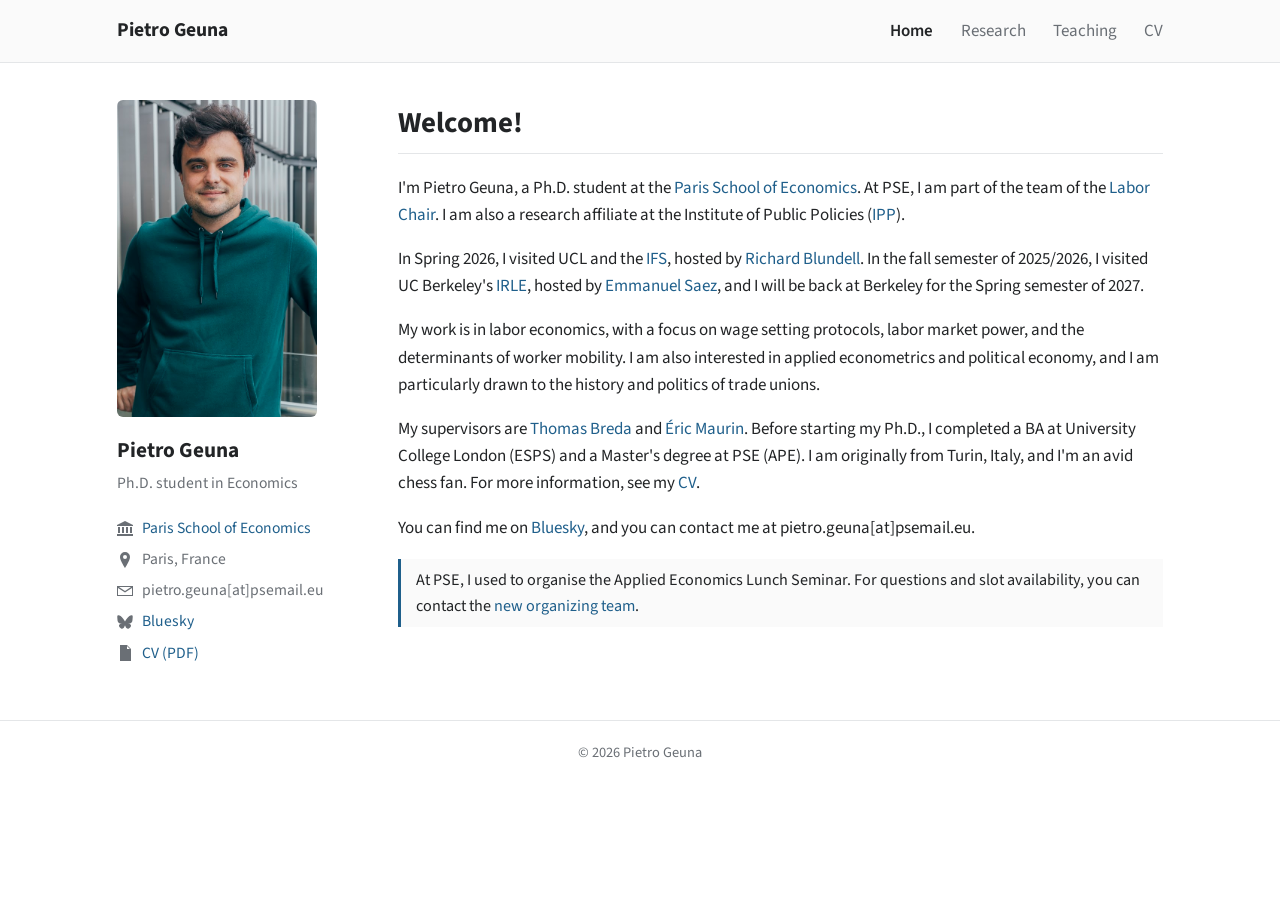
==== index.html @ bc937a2f "Fix Blundell and IPP links Co-Authored-By: Claude Opus 5.5 <noreply@anthropic.com>" ====
<!doctype html>
<html lang="en">
<head>
  <meta charset="utf-8">
  <meta name="viewport" content="width=device-width, initial-scale=1">
  <title>Pietro Geuna</title>
  <meta name="description" content="Pietro Leone Geuna, Ph.D. student in economics at the Paris School of Economics. Labor economics, wage setting, labor market power, worker mobility.">
  <link rel="preconnect" href="https://fonts.googleapis.com">
  <link rel="preconnect" href="https://fonts.gstatic.com" crossorigin>
  <link href="https://fonts.googleapis.com/css2?family=Source+Sans+3:ital,wght@0,400;0,600;0,700;1,400&display=swap" rel="stylesheet">
  <link rel="stylesheet" href="assets/style.css">
</head>
<body>
<header class="masthead">
  <nav>
    <a class="site-title" href="index.html">Pietro Geuna</a>
    <a class="nav-link active" href="index.html">Home</a>
    <a class="nav-link" href="research.html">Research</a>
    <a class="nav-link" href="teaching.html">Teaching</a>
    <a class="nav-link" href="cv.html">CV</a>
  </nav>
</header>

<div class="wrapper">
  <aside class="sidebar">
    <img class="avatar" src="assets/photo.jpg" alt="Pietro Geuna">
    <h2>Pietro Geuna</h2>
    <p class="bio">Ph.D. student in Economics</p>
    <ul>
      <li><svg viewBox="0 0 16 16"><path d="M8 0 0 4v1h16V4L8 0zM1 6v6h2V6H1zm4 0v6h2V6H5zm4 0v6h2V6H9zm4 0v6h2V6h-2zM0 13v2h16v-2H0z"/></svg><a href="https://www.parisschoolofeconomics.eu/">Paris School of Economics</a></li>
      <li><svg viewBox="0 0 16 16"><path d="M8 0a5 5 0 0 0-5 5c0 3.5 5 11 5 11s5-7.5 5-11a5 5 0 0 0-5-5zm0 7a2 2 0 1 1 0-4 2 2 0 0 1 0 4z"/></svg>Paris, France</li>
      <li><svg viewBox="0 0 16 16"><path d="M0 3v10h16V3H0zm2 1h12L8 8 2 4zm-1 1 7 4.6L15 5v7H1V5z"/></svg>pietro.geuna[at]psemail.eu</li>
      <li><svg viewBox="0 0 600 530"><path d="m135.72 44.03c66.496 49.921 138.02 151.14 164.28 205.46 26.262-54.316 97.782-155.54 164.28-205.46 47.98-36.021 125.72-63.892 125.72 24.795 0 17.712-10.155 148.79-16.111 170.07-20.703 73.984-96.144 92.854-163.25 81.433 117.3 19.964 147.14 86.092 82.697 152.22-122.39 125.59-175.91-31.511-189.63-71.766-2.514-7.3797-3.6904-10.832-3.7077-7.8964-.0174-2.9357-1.1937.51669-3.7077 7.8964-13.714 40.255-67.233 197.36-189.63 71.766-64.444-66.128-34.605-132.26 82.697-152.22-67.108 11.421-142.55-7.4491-163.25-81.433-5.9562-21.282-16.111-152.36-16.111-170.07 0-88.687 77.742-60.816 125.72-24.795z"/></svg><a href="https://bsky.app/profile/pgeuna.bsky.social">Bluesky</a></li>
      <li><svg viewBox="0 0 16 16"><path d="M3 0h7l4 4v12H3V0zm7 1v3h3L10 1zM5 7h7v1H5V7zm0 2h7v1H5V9zm0 2h5v1H5v-1z"/></svg><a href="assets/CV_Pietro_Geuna.pdf">CV (PDF)</a></li>
    </ul>
  </aside>

  <main class="content">
    <h1>Welcome!</h1>
    <p>I'm Pietro Geuna, a Ph.D. student at the <a href="https://www.parisschoolofeconomics.eu/">Paris School of Economics</a>. At PSE, I am part of the team of the <a href="https://www.parisschoolofeconomics.eu/en/pse-partnership-programme/chairs/labor-chair/">Labor Chair</a>. I am also a research affiliate at the Institute of Public Policies (<a href="https://www.ipp.eu/en/author/pietrogeuna/">IPP</a>).</p>
    <p>In Spring 2026, I visited UCL and the <a href="https://ifs.org.uk/">IFS</a>, hosted by <a href="https://homepages.ucl.ac.uk/~uctp39a/">Richard Blundell</a>. In the fall semester of 2025/2026, I visited UC Berkeley's <a href="https://irle.berkeley.edu/">IRLE</a>, hosted by <a href="https://eml.berkeley.edu/~saez/">Emmanuel Saez</a>, and I will be back at Berkeley for the Spring semester of 2027.</p>
    <p>My work is in labor economics, with a focus on wage setting protocols, labor market power, and the determinants of worker mobility. I am also interested in applied econometrics and political economy, and I am particularly drawn to the history and politics of trade unions.</p>
    <p>My supervisors are <a href="https://www.parisschoolofeconomics.com/breda-thomas/index_en.html">Thomas Breda</a> and <a href="https://www.parisschoolofeconomics.eu/en/maurin-eric/">&Eacute;ric Maurin</a>. Before starting my Ph.D., I completed a BA at University College London (ESPS) and a Master's degree at PSE (APE). I am originally from Turin, Italy, and I'm an avid chess fan. For more information, see my <a href="cv.html">CV</a>.</p>
    <p>You can find me on <a href="https://bsky.app/profile/pgeuna.bsky.social">Bluesky</a>, and you can contact me at pietro.geuna[at]psemail.eu.</p>
    <p class="note">At PSE, I used to organise the Applied Economics Lunch Seminar. For questions and slot availability, you can contact the <a href="https://www.parisschoolofeconomics.eu/en/events/applied-economics-lunch/">new organizing team</a>.</p>
  </main>
</div>

<footer>&copy; 2026 Pietro Geuna</footer>
</body>
</html>
---- assets/style.css ----
:root {
  --bg: #ffffff;
  --fg: #222426;
  --muted: #6a6f75;
  --rule: #e4e6e8;
  --accent: #1f5f8b;
  --accent-hover: #0f3f61;
  --nav-bg: #fafafa;
  --maxw: 1080px;
}
@media (prefers-color-scheme: dark) {
  :root {
    --bg: #16181b;
    --fg: #e3e5e8;
    --muted: #9aa0a6;
    --rule: #2c3035;
    --accent: #7db7e0;
    --accent-hover: #a9d1ee;
    --nav-bg: #1c1f23;
  }
}

* { box-sizing: border-box; }
html { font-size: 17px; }
body {
  margin: 0;
  background: var(--bg);
  color: var(--fg);
  font-family: "Source Sans 3", -apple-system, BlinkMacSystemFont, "Helvetica Neue", Arial, sans-serif;
  line-height: 1.6;
}
a { color: var(--accent); text-decoration: none; }
a:hover { color: var(--accent-hover); text-decoration: underline; }

/* Top navigation */
.masthead {
  border-bottom: 1px solid var(--rule);
  background: var(--nav-bg);
}
.masthead nav {
  max-width: var(--maxw);
  margin: 0 auto;
  padding: 0.9rem 1rem;
  display: flex;
  align-items: baseline;
  flex-wrap: wrap;
  gap: 0.4rem 1.6rem;
}
.masthead .site-title {
  font-weight: 700;
  font-size: 1.15rem;
  color: var(--fg);
  margin-right: auto;
}
.masthead .site-title:hover { text-decoration: none; }
.masthead a.nav-link { color: var(--muted); }
.masthead a.nav-link:hover, .masthead a.nav-link.active { color: var(--fg); text-decoration: none; }
.masthead a.nav-link.active { font-weight: 600; }

/* Layout */
.wrapper {
  max-width: var(--maxw);
  margin: 0 auto;
  padding: 2.2rem 1rem 3rem;
  display: grid;
  grid-template-columns: 230px 1fr;
  gap: 3rem;
}
@media (max-width: 760px) {
  .wrapper { grid-template-columns: 1fr; gap: 1.5rem; padding-top: 1.5rem; }
}

/* Sidebar */
.sidebar { font-size: 0.92rem; }
.sidebar img.avatar {
  width: 100%;
  max-width: 200px;
  border-radius: 6px;
  display: block;
  margin-bottom: 1rem;
}
.sidebar h2 { font-size: 1.25rem; margin: 0 0 0.2rem; }
.sidebar .bio { color: var(--muted); margin: 0 0 1rem; }
.sidebar ul { list-style: none; padding: 0; margin: 0; }
.sidebar li { display: flex; align-items: center; gap: 0.55rem; padding: 0.18rem 0; color: var(--muted); }
.sidebar li svg { width: 16px; height: 16px; flex-shrink: 0; fill: currentColor; }
@media (max-width: 760px) {
  .sidebar { display: grid; grid-template-columns: 110px 1fr; gap: 0 1rem; align-items: start; }
  .sidebar img.avatar { grid-row: span 3; margin: 0; }
}

/* Content */
.content { min-width: 0; }
.content h1 {
  font-size: 1.7rem;
  margin: 0 0 1.2rem;
  padding-bottom: 0.4rem;
  border-bottom: 1px solid var(--rule);
}
.content h2 {
  font-size: 1.25rem;
  margin: 2rem 0 0.8rem;
  padding-bottom: 0.25rem;
  border-bottom: 1px solid var(--rule);
}
.content p { margin: 0 0 1rem; }

/* Papers */
.paper { margin: 0 0 1.4rem; }
.paper .title { font-weight: 600; }
.paper .coauthors { color: var(--fg); }
.paper .status { color: var(--muted); font-style: italic; }
.paper .presentations { color: var(--muted); font-size: 0.9rem; margin-top: 0.2rem; }

.content ul.resources { padding-left: 1.2rem; }
.content ul.resources li { margin-bottom: 0.35rem; }

.note {
  border-left: 3px solid var(--accent);
  padding: 0.5rem 0.9rem;
  background: var(--nav-bg);
  font-size: 0.95rem;
}

.cv-embed {
  width: 100%;
  height: 80vh;
  border: 1px solid var(--rule);
  border-radius: 4px;
  margin: 0.5rem 0 1.5rem;
}

footer {
  border-top: 1px solid var(--rule);
  color: var(--muted);
  font-size: 0.85rem;
  text-align: center;
  padding: 1.2rem 1rem 2rem;
}
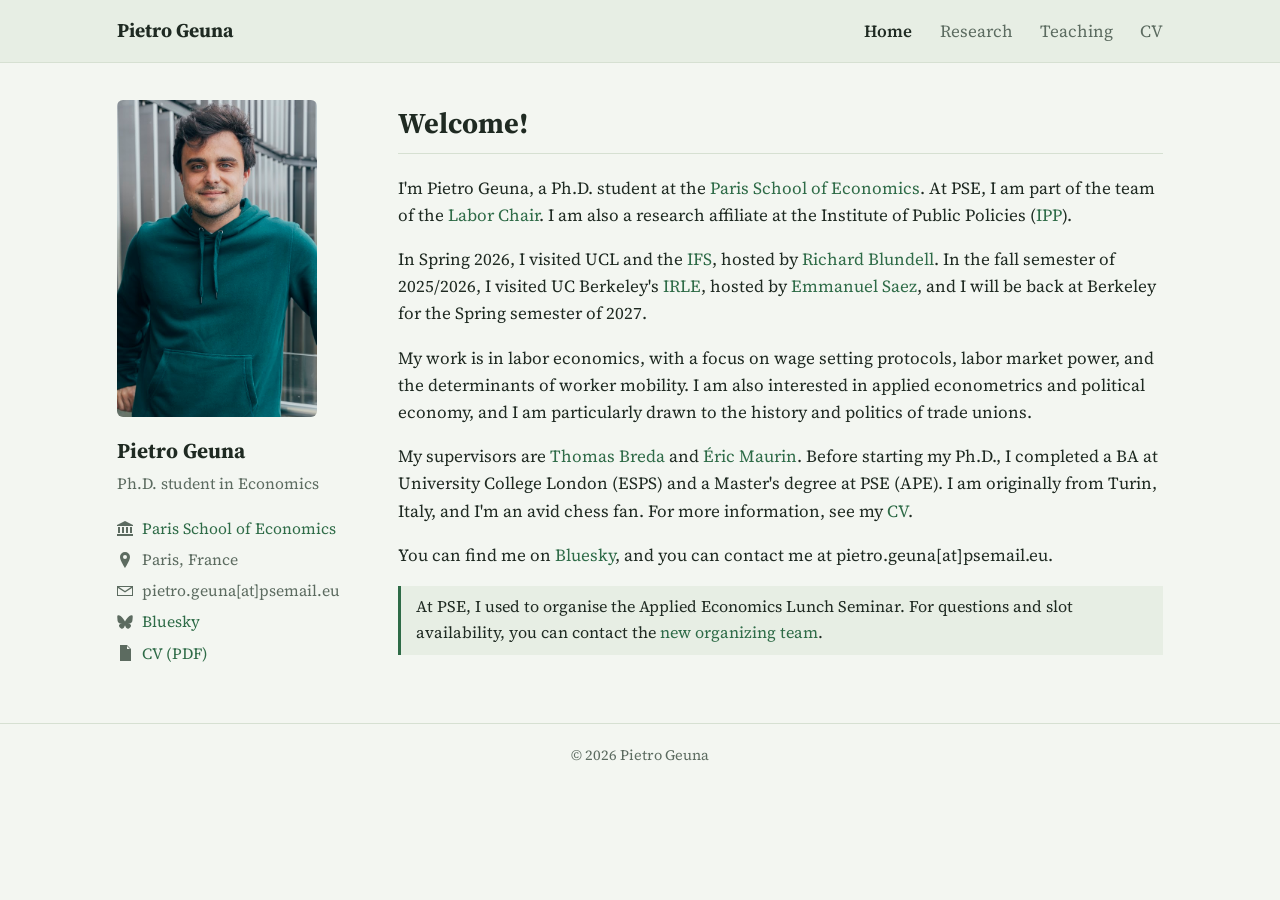
==== commit a8462098: "Serif font and sage green palette Co-Authored-By: Claude Opus 5.5 <noreply@anthropic.com>" ====
--- a/index.html
+++ b/index.html
@@ -7,7 +7,7 @@
   <meta name="description" content="Pietro Leone Geuna, Ph.D. student in economics at the Paris School of Economics. Labor economics, wage setting, labor market power, worker mobility.">
   <link rel="preconnect" href="https://fonts.googleapis.com">
   <link rel="preconnect" href="https://fonts.gstatic.com" crossorigin>
-  <link href="https://fonts.googleapis.com/css2?family=Source+Sans+3:ital,wght@0,400;0,600;0,700;1,400&display=swap" rel="stylesheet">
+  <link href="https://fonts.googleapis.com/css2?family=Source+Serif+4:ital,opsz,wght@0,8..60,400;0,8..60,600;0,8..60,700;1,8..60,400&display=swap" rel="stylesheet">
   <link rel="stylesheet" href="assets/style.css">
 </head>
 <body>
--- a/assets/style.css
+++ b/assets/style.css
@@ -1,22 +1,22 @@
 :root {
-  --bg: #ffffff;
-  --fg: #222426;
-  --muted: #6a6f75;
-  --rule: #e4e6e8;
-  --accent: #1f5f8b;
-  --accent-hover: #0f3f61;
-  --nav-bg: #fafafa;
+  --bg: #f3f6f1;
+  --fg: #1f2a22;
+  --muted: #5c6b60;
+  --rule: #d6e0d2;
+  --accent: #2e6b47;
+  --accent-hover: #1b4a2f;
+  --nav-bg: #e7eee4;
   --maxw: 1080px;
 }
 @media (prefers-color-scheme: dark) {
   :root {
-    --bg: #16181b;
-    --fg: #e3e5e8;
-    --muted: #9aa0a6;
-    --rule: #2c3035;
-    --accent: #7db7e0;
-    --accent-hover: #a9d1ee;
-    --nav-bg: #1c1f23;
+    --bg: #141b16;
+    --fg: #e2e8e3;
+    --muted: #98a69c;
+    --rule: #2a352d;
+    --accent: #8cc7a1;
+    --accent-hover: #b3dcc1;
+    --nav-bg: #1a231d;
   }
 }
 
@@ -26,7 +26,7 @@
   margin: 0;
   background: var(--bg);
   color: var(--fg);
-  font-family: "Source Sans 3", -apple-system, BlinkMacSystemFont, "Helvetica Neue", Arial, sans-serif;
+  font-family: "Source Serif 4", Georgia, "Times New Roman", serif;
   line-height: 1.6;
 }
 a { color: var(--accent); text-decoration: none; }
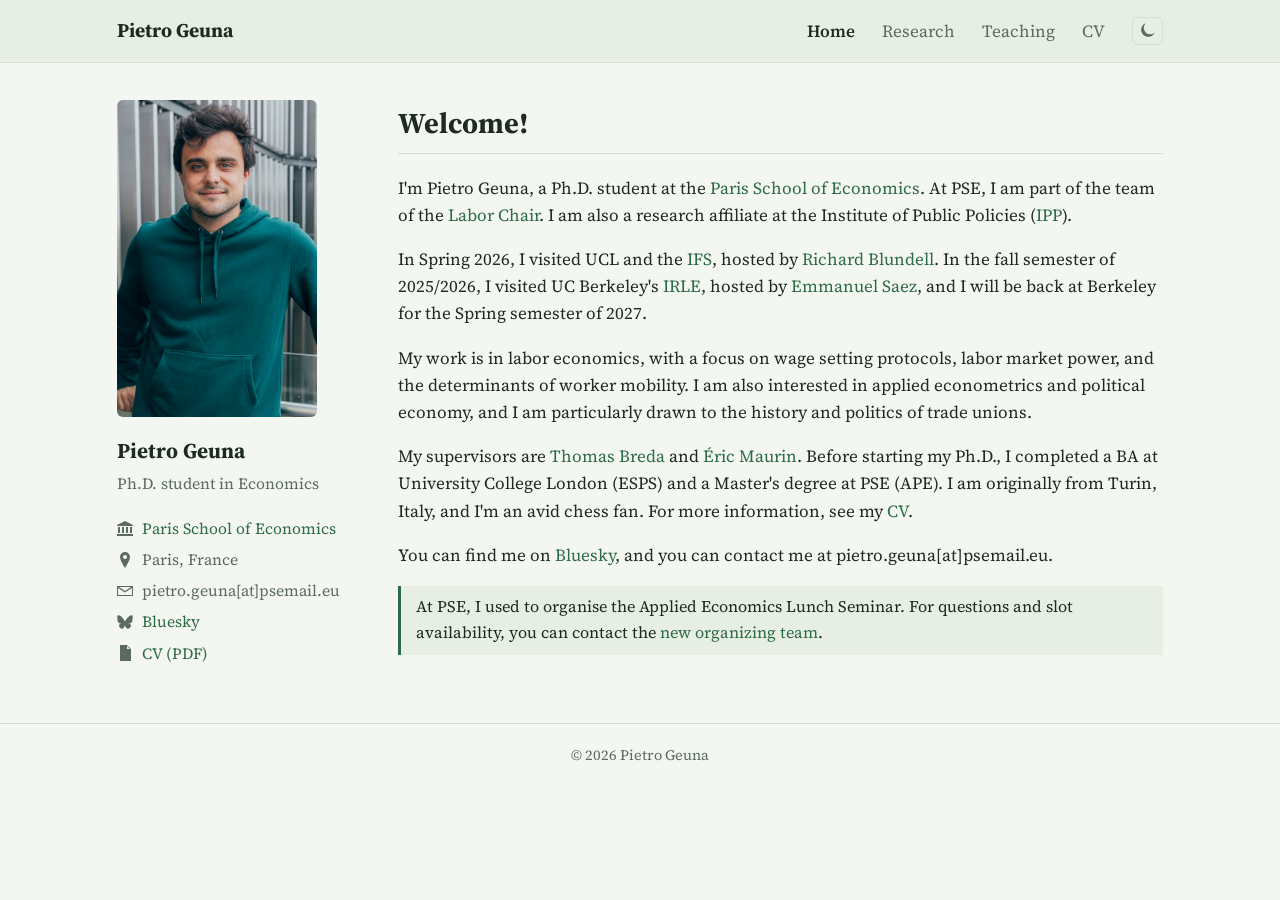
==== commit 299f267d: "Theme toggle, softer dark mode, link previews, favicon Co-Authored-By: Claude Opus 5.5 <noreply@anth" ====
--- a/index.html
+++ b/index.html
@@ -1,6 +1,14 @@
 <!doctype html>
 <html lang="en">
 <head>
+  <!-- Google tag (gtag.js) -->
+  <script async src="https://www.googletagmanager.com/gtag/js?id=G-NQ5NPTL3GL"></script>
+  <script>
+    window.dataLayer = window.dataLayer || [];
+    function gtag(){dataLayer.push(arguments);}
+    gtag('js', new Date());
+    gtag('config', 'G-NQ5NPTL3GL');
+  </script>
   <meta charset="utf-8">
   <meta name="viewport" content="width=device-width, initial-scale=1">
   <title>Pietro Geuna</title>
@@ -9,6 +17,14 @@
   <link rel="preconnect" href="https://fonts.gstatic.com" crossorigin>
   <link href="https://fonts.googleapis.com/css2?family=Source+Serif+4:ital,opsz,wght@0,8..60,400;0,8..60,600;0,8..60,700;1,8..60,400&display=swap" rel="stylesheet">
   <link rel="stylesheet" href="assets/style.css">
+  <link rel="icon" href="assets/favicon.svg" type="image/svg+xml">
+  <meta property="og:type" content="website">
+  <meta property="og:title" content="Pietro Geuna">
+  <meta property="og:description" content="Ph.D. student in economics at the Paris School of Economics. Labor economics, wage setting, labor market power, worker mobility.">
+  <meta property="og:url" content="https://pietro-geuna.github.io/">
+  <meta property="og:image" content="https://pietro-geuna.github.io/assets/photo.jpg">
+  <meta name="twitter:card" content="summary">
+  <script src="assets/theme.js"></script>
 </head>
 <body>
 <header class="masthead">
@@ -18,6 +34,10 @@
     <a class="nav-link" href="research.html">Research</a>
     <a class="nav-link" href="teaching.html">Teaching</a>
     <a class="nav-link" href="cv.html">CV</a>
+    <button id="theme-toggle" class="theme-toggle" type="button" aria-label="Switch between light and dark mode" title="Switch between light and dark mode">
+      <svg class="icon-moon" viewBox="0 0 16 16" aria-hidden="true"><path d="M6 .3a7.5 7.5 0 1 0 9.7 9.7A6 6 0 0 1 6 .3z"/></svg>
+      <svg class="icon-sun" viewBox="0 0 16 16" aria-hidden="true"><circle cx="8" cy="8" r="3.2"/><path d="M7.3 0h1.4v2.4H7.3zM7.3 13.6h1.4V16H7.3zM0 7.3h2.4v1.4H0zM13.6 7.3H16v1.4h-2.4zM2.1 3.1l1-1 1.7 1.7-1 1zM11.2 12.2l1-1 1.7 1.7-1 1zM2.1 12.9l1.7-1.7 1 1-1.7 1.7zM11.2 3.8l1.7-1.7 1 1-1.7 1.7z"/></svg>
+    </button>
   </nav>
 </header>
 
@@ -37,10 +57,10 @@
 
   <main class="content">
     <h1>Welcome!</h1>
-    <p>I'm Pietro Geuna, a Ph.D. student at the <a href="https://www.parisschoolofeconomics.eu/">Paris School of Economics</a>. At PSE, I am part of the team of the <a href="https://www.parisschoolofeconomics.eu/en/pse-partnership-programme/chairs/labor-chair/">Labor Chair</a>. I am also a research affiliate at the Institute of Public Policies (<a href="https://www.ipp.eu/en/author/pietrogeuna/">IPP</a>).</p>
+    <p>I'm Pietro Geuna, a Ph.D. student at the <a href="https://www.parisschoolofeconomics.eu/">Paris School of Economics</a>. At PSE, I am part of the team of the <a href="https://www.parisschoolofeconomics.eu/en/research/research-initiatives/research-chairs/labor-chair/">Labor Chair</a>. I am also a research affiliate at the Institute of Public Policies (<a href="https://www.ipp.eu/en/author/pietrogeuna/">IPP</a>).</p>
     <p>In Spring 2026, I visited UCL and the <a href="https://ifs.org.uk/">IFS</a>, hosted by <a href="https://homepages.ucl.ac.uk/~uctp39a/">Richard Blundell</a>. In the fall semester of 2025/2026, I visited UC Berkeley's <a href="https://irle.berkeley.edu/">IRLE</a>, hosted by <a href="https://eml.berkeley.edu/~saez/">Emmanuel Saez</a>, and I will be back at Berkeley for the Spring semester of 2027.</p>
     <p>My work is in labor economics, with a focus on wage setting protocols, labor market power, and the determinants of worker mobility. I am also interested in applied econometrics and political economy, and I am particularly drawn to the history and politics of trade unions.</p>
-    <p>My supervisors are <a href="https://www.parisschoolofeconomics.com/breda-thomas/index_en.html">Thomas Breda</a> and <a href="https://www.parisschoolofeconomics.eu/en/maurin-eric/">&Eacute;ric Maurin</a>. Before starting my Ph.D., I completed a BA at University College London (ESPS) and a Master's degree at PSE (APE). I am originally from Turin, Italy, and I'm an avid chess fan. For more information, see my <a href="cv.html">CV</a>.</p>
+    <p>My supervisors are <a href="https://www.parisschoolofeconomics.eu/personnes/thomas-breda/">Thomas Breda</a> and <a href="https://www.parisschoolofeconomics.eu/personnes/eric-maurin/">&Eacute;ric Maurin</a>. Before starting my Ph.D., I completed a BA at University College London (ESPS) and a Master's degree at PSE (APE). I am originally from Turin, Italy, and I'm an avid chess fan. For more information, see my <a href="cv.html">CV</a>.</p>
     <p>You can find me on <a href="https://bsky.app/profile/pgeuna.bsky.social">Bluesky</a>, and you can contact me at pietro.geuna[at]psemail.eu.</p>
     <p class="note">At PSE, I used to organise the Applied Economics Lunch Seminar. For questions and slot availability, you can contact the <a href="https://www.parisschoolofeconomics.eu/en/events/applied-economics-lunch/">new organizing team</a>.</p>
   </main>
--- a/assets/style.css
+++ b/assets/style.css
@@ -8,16 +8,47 @@
   --nav-bg: #e7eee4;
   --maxw: 1080px;
 }
+/* Dark mode: follows the system unless the visitor picked light; toggle can force dark */
 @media (prefers-color-scheme: dark) {
-  :root {
-    --bg: #141b16;
-    --fg: #e2e8e3;
-    --muted: #98a69c;
-    --rule: #2a352d;
-    --accent: #8cc7a1;
-    --accent-hover: #b3dcc1;
-    --nav-bg: #1a231d;
+  :root:not([data-theme="light"]) {
+    --bg: #1c2620;
+    --fg: #e3e9e4;
+    --muted: #a0ada4;
+    --rule: #33413a;
+    --accent: #8fcaa4;
+    --accent-hover: #b6dec4;
+    --nav-bg: #232f28;
   }
+}
+:root[data-theme="dark"] {
+  --bg: #1c2620;
+  --fg: #e3e9e4;
+  --muted: #a0ada4;
+  --rule: #33413a;
+  --accent: #8fcaa4;
+  --accent-hover: #b6dec4;
+  --nav-bg: #232f28;
+}
+
+/* Theme toggle */
+.theme-toggle {
+  background: none;
+  border: 1px solid var(--rule);
+  border-radius: 6px;
+  color: var(--muted);
+  cursor: pointer;
+  padding: 0.3rem 0.4rem;
+  line-height: 0;
+  align-self: center;
+}
+.theme-toggle:hover { color: var(--fg); border-color: var(--muted); }
+.theme-toggle svg { width: 15px; height: 15px; fill: currentColor; }
+.theme-toggle .icon-sun { display: none; }
+:root[data-theme="dark"] .theme-toggle .icon-sun { display: inline; }
+:root[data-theme="dark"] .theme-toggle .icon-moon { display: none; }
+@media (prefers-color-scheme: dark) {
+  :root:not([data-theme="light"]) .theme-toggle .icon-sun { display: inline; }
+  :root:not([data-theme="light"]) .theme-toggle .icon-moon { display: none; }
 }
 
 * { box-sizing: border-box; }
@@ -56,6 +87,10 @@
 .masthead a.nav-link { color: var(--muted); }
 .masthead a.nav-link:hover, .masthead a.nav-link.active { color: var(--fg); text-decoration: none; }
 .masthead a.nav-link.active { font-weight: 600; }
+@media (max-width: 520px) {
+  .masthead nav { column-gap: 1.1rem; }
+  .masthead .site-title { flex-basis: 100%; }
+}
 
 /* Layout */
 .wrapper {
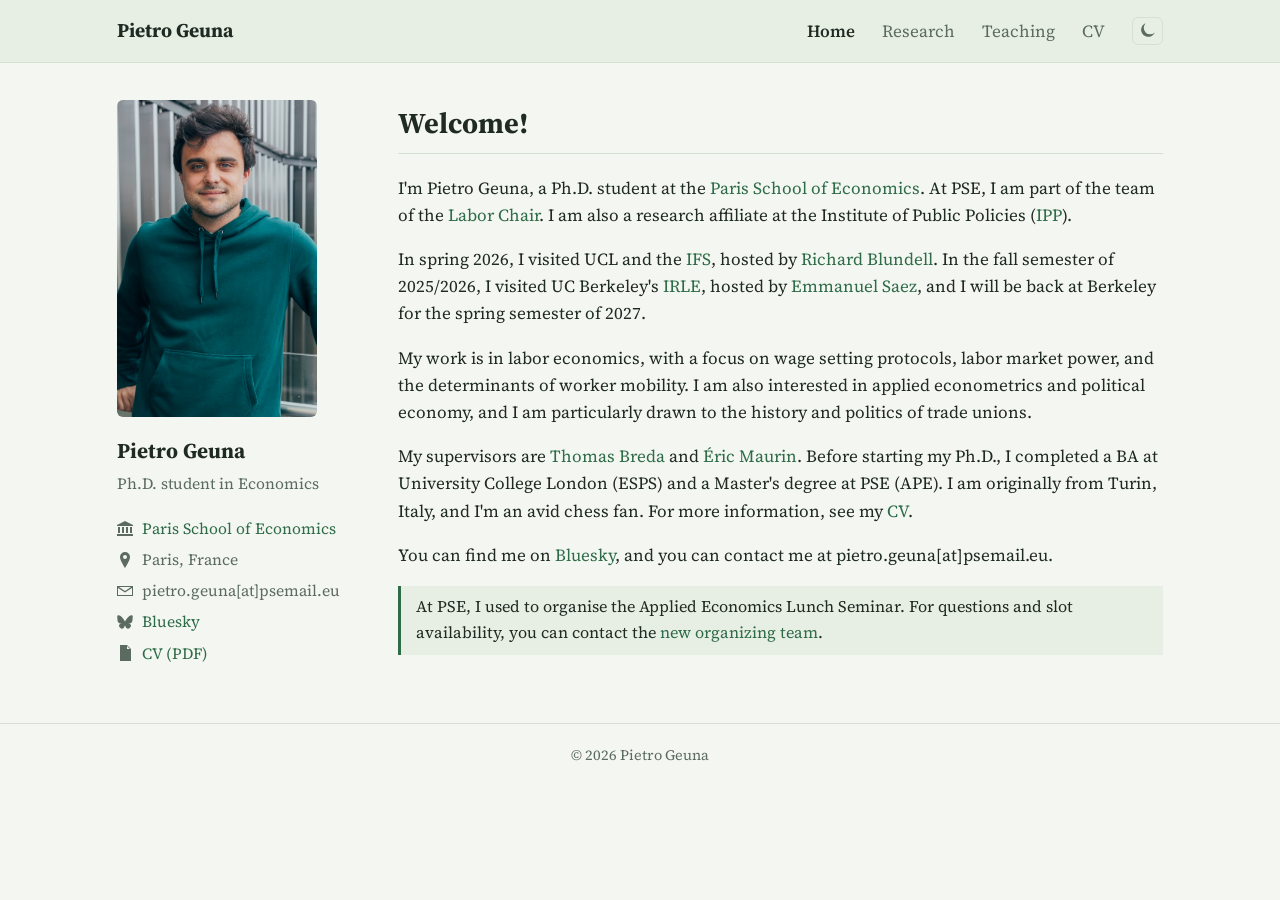
==== commit 3e36ea8e: "Home: lowercase seasons Co-Authored-By: Claude Opus 5.5 <noreply@anthropic.com>" ====
--- a/index.html
+++ b/index.html
@@ -58,9 +58,9 @@
   <main class="content">
     <h1>Welcome!</h1>
     <p>I'm Pietro Geuna, a Ph.D. student at the <a href="https://www.parisschoolofeconomics.eu/">Paris School of Economics</a>. At PSE, I am part of the team of the <a href="https://www.parisschoolofeconomics.eu/en/research/research-initiatives/research-chairs/labor-chair/">Labor Chair</a>. I am also a research affiliate at the Institute of Public Policies (<a href="https://www.ipp.eu/en/author/pietrogeuna/">IPP</a>).</p>
-    <p>In Spring 2026, I visited UCL and the <a href="https://ifs.org.uk/">IFS</a>, hosted by <a href="https://homepages.ucl.ac.uk/~uctp39a/">Richard Blundell</a>. In the fall semester of 2025/2026, I visited UC Berkeley's <a href="https://irle.berkeley.edu/">IRLE</a>, hosted by <a href="https://eml.berkeley.edu/~saez/">Emmanuel Saez</a>, and I will be back at Berkeley for the Spring semester of 2027.</p>
+    <p>In spring 2026, I visited UCL and the <a href="https://ifs.org.uk/">IFS</a>, hosted by <a href="https://homepages.ucl.ac.uk/~uctp39a/">Richard Blundell</a>. In the fall semester of 2025/2026, I visited UC Berkeley's <a href="https://irle.berkeley.edu/">IRLE</a>, hosted by <a href="https://eml.berkeley.edu/~saez/">Emmanuel Saez</a>, and I will be back at Berkeley for the spring semester of 2027.</p>
     <p>My work is in labor economics, with a focus on wage setting protocols, labor market power, and the determinants of worker mobility. I am also interested in applied econometrics and political economy, and I am particularly drawn to the history and politics of trade unions.</p>
-    <p>My supervisors are <a href="https://www.parisschoolofeconomics.eu/personnes/thomas-breda/">Thomas Breda</a> and <a href="https://www.parisschoolofeconomics.eu/personnes/eric-maurin/">&Eacute;ric Maurin</a>. Before starting my Ph.D., I completed a BA at University College London (ESPS) and a Master's degree at PSE (APE). I am originally from Turin, Italy, and I'm an avid chess fan. For more information, see my <a href="cv.html">CV</a>.</p>
+    <p>My supervisors are <a href="https://www.parisschoolofeconomics.com/breda-thomas/index_en.html">Thomas Breda</a> and <a href="https://www.parisschoolofeconomics.eu/personnes/eric-maurin/">&Eacute;ric Maurin</a>. Before starting my Ph.D., I completed a BA at University College London (ESPS) and a Master's degree at PSE (APE). I am originally from Turin, Italy, and I'm an avid chess fan. For more information, see my <a href="cv.html">CV</a>.</p>
     <p>You can find me on <a href="https://bsky.app/profile/pgeuna.bsky.social">Bluesky</a>, and you can contact me at pietro.geuna[at]psemail.eu.</p>
     <p class="note">At PSE, I used to organise the Applied Economics Lunch Seminar. For questions and slot availability, you can contact the <a href="https://www.parisschoolofeconomics.eu/en/events/applied-economics-lunch/">new organizing team</a>.</p>
   </main>
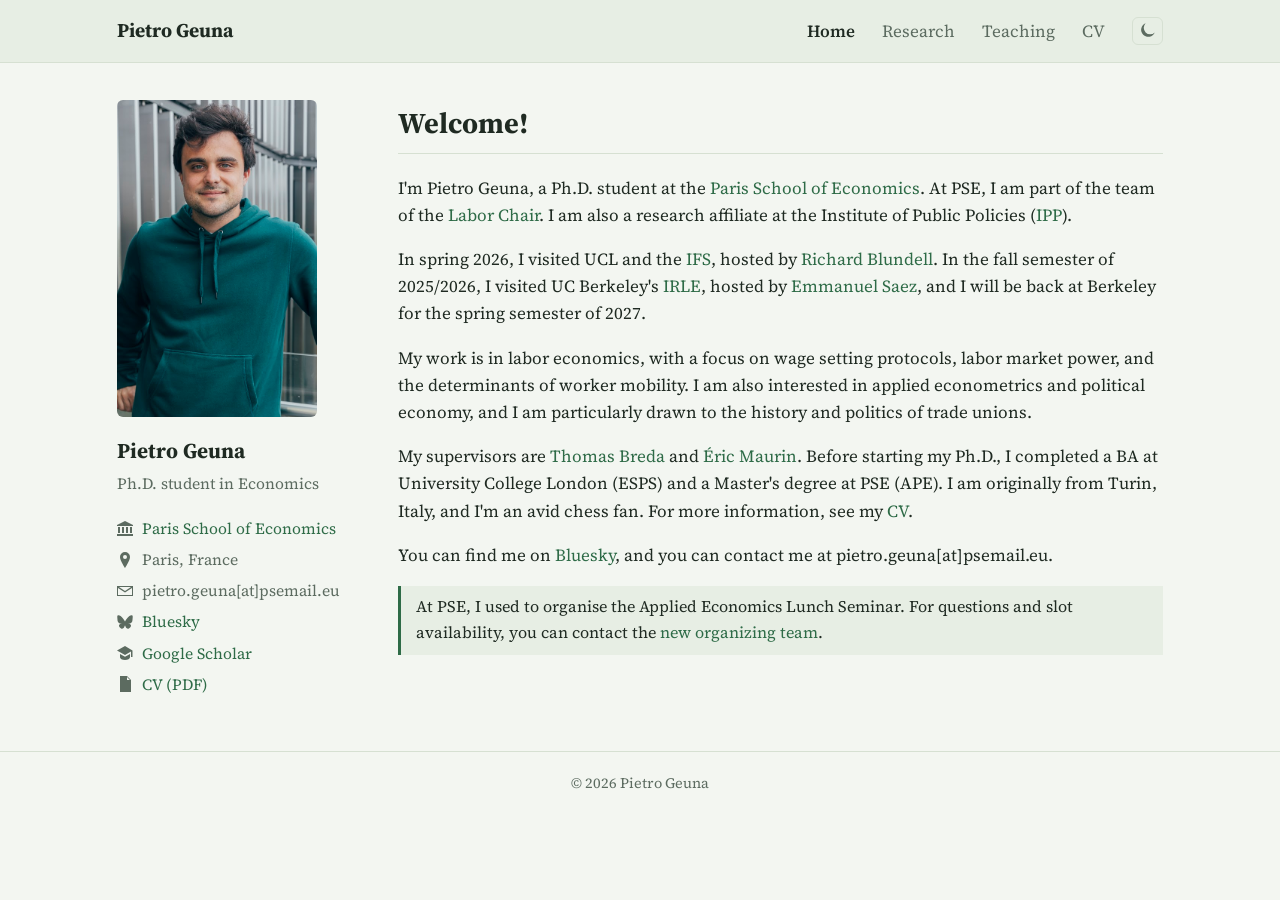
==== commit 362421e7: "Sidebar: add Google Scholar link Co-Authored-By: Claude Opus 5.5 <noreply@anthropic.com>" ====
--- a/index.html
+++ b/index.html
@@ -51,6 +51,7 @@
       <li><svg viewBox="0 0 16 16"><path d="M8 0a5 5 0 0 0-5 5c0 3.5 5 11 5 11s5-7.5 5-11a5 5 0 0 0-5-5zm0 7a2 2 0 1 1 0-4 2 2 0 0 1 0 4z"/></svg>Paris, France</li>
       <li><svg viewBox="0 0 16 16"><path d="M0 3v10h16V3H0zm2 1h12L8 8 2 4zm-1 1 7 4.6L15 5v7H1V5z"/></svg>pietro.geuna[at]psemail.eu</li>
       <li><svg viewBox="0 0 600 530"><path d="m135.72 44.03c66.496 49.921 138.02 151.14 164.28 205.46 26.262-54.316 97.782-155.54 164.28-205.46 47.98-36.021 125.72-63.892 125.72 24.795 0 17.712-10.155 148.79-16.111 170.07-20.703 73.984-96.144 92.854-163.25 81.433 117.3 19.964 147.14 86.092 82.697 152.22-122.39 125.59-175.91-31.511-189.63-71.766-2.514-7.3797-3.6904-10.832-3.7077-7.8964-.0174-2.9357-1.1937.51669-3.7077 7.8964-13.714 40.255-67.233 197.36-189.63 71.766-64.444-66.128-34.605-132.26 82.697-152.22-67.108 11.421-142.55-7.4491-163.25-81.433-5.9562-21.282-16.111-152.36-16.111-170.07 0-88.687 77.742-60.816 125.72-24.795z"/></svg><a href="https://bsky.app/profile/pgeuna.bsky.social">Bluesky</a></li>
+      <li><svg viewBox="0 0 16 16"><path d="M8 1 0 5.5l8 4.5 6-3.4V12h1.5V5.5L8 1zM3 9v3.2C3 13.8 5.2 15 8 15s5-1.2 5-2.8V9l-5 2.8L3 9z"/></svg><a href="https://scholar.google.com/citations?user=bglhk_4AAAAJ">Google Scholar</a></li>
       <li><svg viewBox="0 0 16 16"><path d="M3 0h7l4 4v12H3V0zm7 1v3h3L10 1zM5 7h7v1H5V7zm0 2h7v1H5V9zm0 2h5v1H5v-1z"/></svg><a href="assets/CV_Pietro_Geuna.pdf">CV (PDF)</a></li>
     </ul>
   </aside>
--- a/assets/style.css
+++ b/assets/style.css
@@ -145,6 +145,7 @@
 .paper .title { font-weight: 600; }
 .paper .coauthors { color: var(--fg); }
 .paper .status { color: var(--muted); font-style: italic; }
+.paper .links { margin-top: 0.1rem; }
 .paper .presentations { color: var(--muted); font-size: 0.9rem; margin-top: 0.2rem; }
 
 .content ul.resources { padding-left: 1.2rem; }
